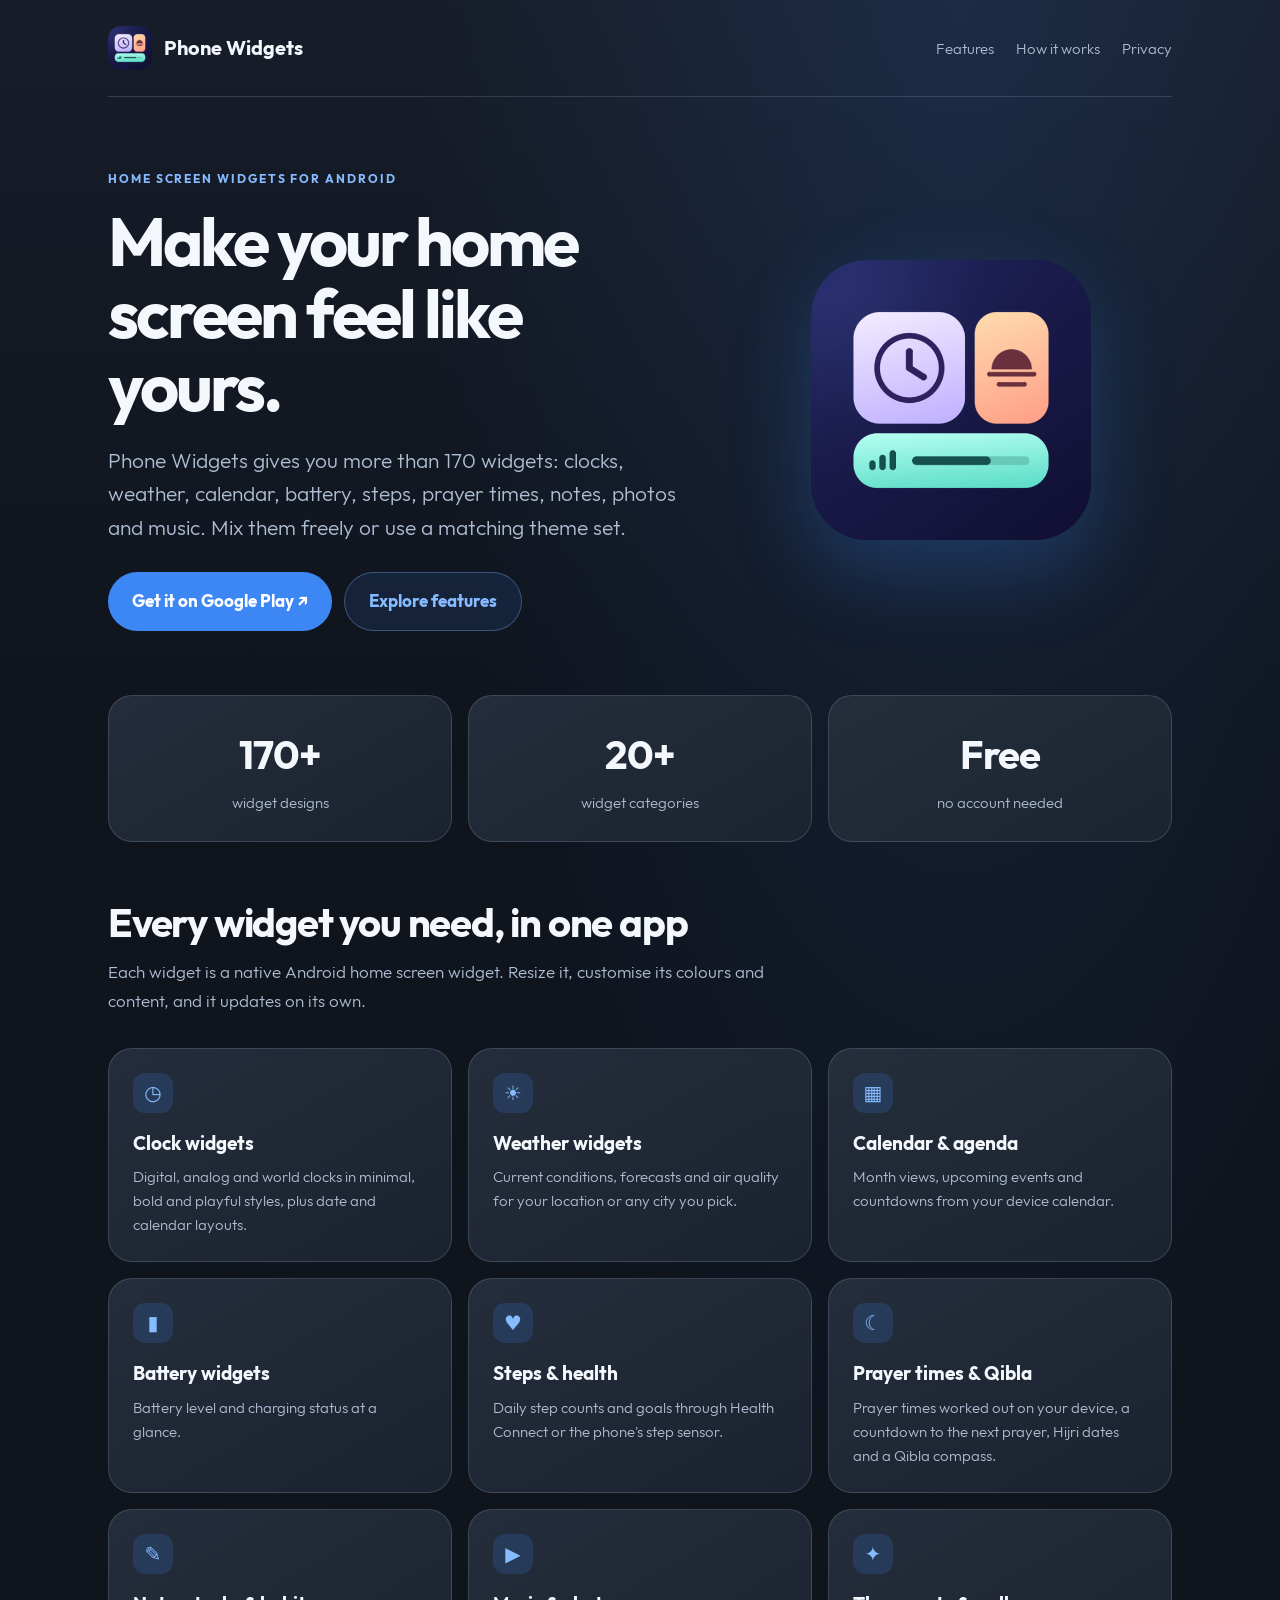
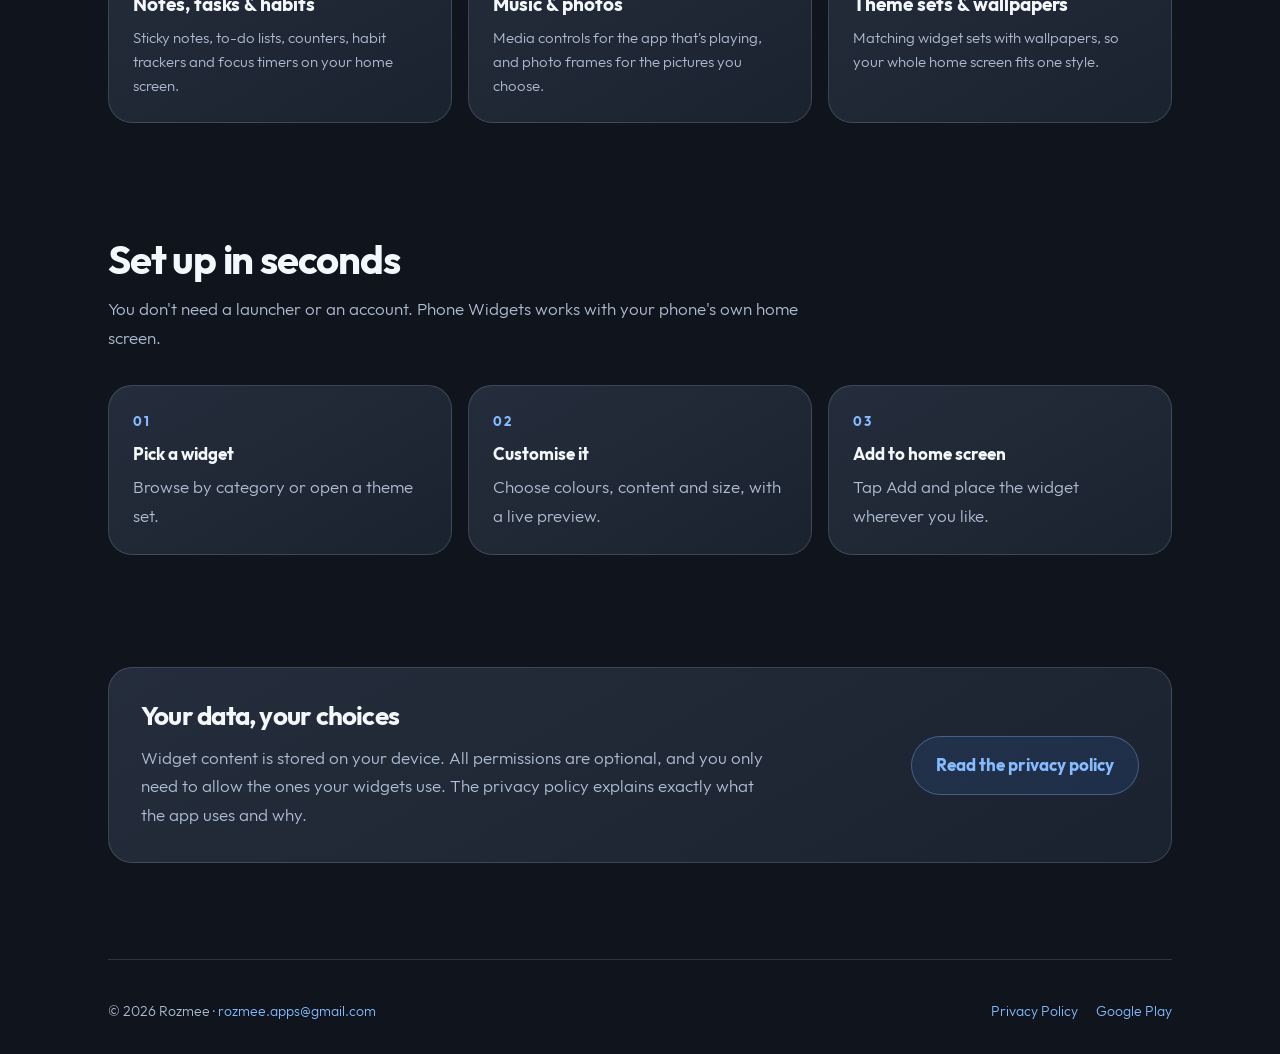
==== index.html @ 896ed506 "Add Phone Widgets website and privacy policy Co-Authored-By: Claude Opus 5.5 <noreply@anthropic.com>" ====
<!doctype html>
<html lang="en">
<head>
<meta charset="utf-8">
<meta name="viewport" content="width=device-width, initial-scale=1">
<meta name="theme-color" content="#0f141d">
<title>Phone Widgets – Home Screen Widgets for Android | Rozmee</title>
<meta name="description" content="Phone Widgets by Rozmee: 170+ beautiful home screen widgets for Android. Clocks, weather, calendar, battery, steps, prayer times, notes, photos, music controls and matching theme sets.">
<meta name="keywords" content="Android widgets, home screen widgets, clock widget, weather widget, calendar widget, battery widget, prayer times widget, step counter widget, aesthetic widgets, widget themes, Rozmee">
<link rel="canonical" href="https://rozmeeapps.github.io/rozmeeapps/">
<link rel="icon" href="assets/phone-widgets/app-icon.png">
<meta property="og:type" content="website">
<meta property="og:site_name" content="Rozmee Apps">
<meta property="og:title" content="Phone Widgets – Home Screen Widgets for Android">
<meta property="og:description" content="170+ home screen widgets for Android: clocks, weather, calendar, battery, steps, prayer times, notes, photos and theme sets.">
<meta property="og:url" content="https://rozmeeapps.github.io/rozmeeapps/">
<meta property="og:image" content="https://rozmeeapps.github.io/rozmeeapps/assets/phone-widgets/app-icon.png">
<meta name="twitter:card" content="summary">
<meta name="twitter:title" content="Phone Widgets – Home Screen Widgets for Android">
<meta name="twitter:description" content="170+ home screen widgets for Android by Rozmee.">
<meta name="twitter:image" content="https://rozmeeapps.github.io/rozmeeapps/assets/phone-widgets/app-icon.png">
<script type="application/ld+json">
{
  "@context": "https://schema.org",
  "@graph": [
    {
      "@type": "Organization",
      "@id": "https://rozmeeapps.github.io/rozmeeapps/#org",
      "name": "Rozmee",
      "url": "https://rozmeeapps.github.io/rozmeeapps/",
      "email": "rozmee.apps@gmail.com",
      "logo": "https://rozmeeapps.github.io/rozmeeapps/assets/phone-widgets/app-icon.png"
    },
    {
      "@type": "MobileApplication",
      "name": "Phone Widgets",
      "operatingSystem": "Android",
      "applicationCategory": "PersonalizationApplication",
      "description": "170+ home screen widgets for Android: clocks, weather, calendar, battery, steps, prayer times, notes, photos, music controls and matching theme sets.",
      "url": "https://rozmeeapps.github.io/rozmeeapps/",
      "installUrl": "https://play.google.com/store/apps/details?id=com.rozmee.widgets.for.android.liquidglass",
      "image": "https://rozmeeapps.github.io/rozmeeapps/assets/phone-widgets/app-icon.png",
      "offers": { "@type": "Offer", "price": "0", "priceCurrency": "USD" },
      "publisher": { "@id": "https://rozmeeapps.github.io/rozmeeapps/#org" }
    }
  ]
}
</script>
<style>
@font-face{font-family:Outfit;src:url('assets/phone-widgets/outfit-light.ttf') format('truetype');font-weight:300;font-display:swap}
@font-face{font-family:Outfit;src:url('assets/phone-widgets/outfit-bold.ttf') format('truetype');font-weight:700;font-display:swap}
:root{color-scheme:dark;--text:#f4f7fc;--muted:#afbed3;--blue:#86bbff;--line:rgba(212,227,250,.16)}
*{box-sizing:border-box}
html{scroll-behavior:smooth}
body{margin:0;background:radial-gradient(ellipse at 75% 0,rgba(61,135,245,.14),transparent 40%),linear-gradient(#171d29,#0f141d 700px);background-color:#0f141d;color:var(--text);font-family:Outfit,system-ui,sans-serif;font-weight:300;font-size:17px;line-height:1.7}
a{color:var(--blue);text-underline-offset:4px}a:hover{color:#c7e0ff}
a:focus-visible{outline:3px solid var(--blue);outline-offset:5px;border-radius:4px}
strong,h1,h2,h3{font-weight:700}
p{margin:0 0 16px}
.wrap{max-width:1120px;margin:auto;padding:0 28px}
.top{padding:26px 0;display:flex;align-items:center;justify-content:space-between;gap:20px;border-bottom:1px solid var(--line)}
.brand{display:flex;align-items:center;gap:12px;font-weight:700;font-size:20px;color:var(--text);text-decoration:none}
.brand img{width:44px;height:44px;border-radius:13px}
.top nav a{margin-left:22px;font-size:15px;text-decoration:none;color:var(--muted)}
.top nav a:hover{color:var(--blue)}
.hero{display:grid;grid-template-columns:minmax(0,1.3fr) minmax(0,1fr);gap:48px;align-items:center;padding:72px 0 56px}
.eyebrow{text-transform:uppercase;letter-spacing:.16em;color:var(--blue);font-size:12px;font-weight:700}
h1{font-size:clamp(40px,6.5vw,68px);line-height:1.06;letter-spacing:-.045em;margin:16px 0 22px}
.intro{font-size:21px;line-height:1.6;color:var(--muted);max-width:620px}
.cta{display:flex;flex-wrap:wrap;gap:12px;margin-top:28px}
.btn{display:inline-flex;align-items:center;gap:8px;padding:14px 24px;border-radius:100px;font-weight:700;text-decoration:none}
.btn.primary{background:#3d87f5;color:#fff}.btn.primary:hover{background:#5a9bff;color:#fff}
.btn.ghost{border:1px solid #86bbff55;background:#3d87f51f}
.showcase{display:grid;place-items:center}
.showcase img{width:min(280px,70vw);height:auto;border-radius:56px;box-shadow:0 30px 80px #3d87f540}
.glass{background:linear-gradient(150deg,rgba(38,47,61,.96),rgba(28,36,48,.96));border:1px solid var(--line);border-radius:24px}
h2{font-size:clamp(28px,4vw,40px);letter-spacing:-.03em;line-height:1.2;margin:0 0 12px}
.section{padding:56px 0}
.lead{color:var(--muted);max-width:720px;margin-bottom:32px}
.grid{display:grid;grid-template-columns:repeat(3,1fr);gap:16px}
.card{padding:24px}
.symbol{display:grid;place-items:center;width:40px;height:40px;background:#3d87f52b;border-radius:12px;color:var(--blue);font-size:20px;margin-bottom:14px}
h3{font-size:19px;margin:0 0 6px}
.card p{font-size:15px;color:var(--muted);line-height:1.6;margin:0}
.stats{display:grid;grid-template-columns:repeat(3,1fr);gap:16px;margin-top:8px}
.stat{padding:24px;text-align:center}
.stat b{display:block;font-size:40px;letter-spacing:-.03em;color:var(--text)}
.stat span{color:var(--muted);font-size:15px}
.steps{counter-reset:s;list-style:none;padding:0;margin:0;display:grid;grid-template-columns:repeat(3,1fr);gap:16px}
.steps li{counter-increment:s;padding:24px;color:var(--muted)}
.steps li::before{content:"0" counter(s);display:block;color:var(--blue);font-weight:700;letter-spacing:.12em;font-size:13px;margin-bottom:8px}
.steps strong{color:var(--text);display:block;margin-bottom:4px}
.privacy{padding:32px;display:flex;justify-content:space-between;align-items:center;gap:24px;flex-wrap:wrap}
.privacy p{color:var(--muted);margin:0;max-width:640px}
footer{padding:40px 0 30px;margin-top:40px;border-top:1px solid var(--line);color:var(--muted);font-size:14px;display:flex;justify-content:space-between;flex-wrap:wrap;gap:12px 24px}
footer a{text-decoration:none}
footer nav a{margin-left:18px}
@media(max-width:860px){.hero{grid-template-columns:1fr;padding:48px 0 32px;gap:32px}.showcase{order:-1}.showcase img{width:180px;border-radius:40px}.grid,.steps{grid-template-columns:1fr 1fr}}
@media(max-width:560px){.wrap{padding:0 16px}.top nav{display:none}.grid,.steps,.stats{grid-template-columns:1fr}.stat b{font-size:32px}.intro{font-size:19px}.btn{width:100%;justify-content:center}footer{flex-direction:column}footer nav a{margin:0 18px 0 0}}
@media(prefers-reduced-motion:reduce){html{scroll-behavior:auto}}
</style>
</head>
<body>
<div class="wrap">
<header class="top">
  <a class="brand" href="./"><img src="assets/phone-widgets/app-icon.png" alt="Phone Widgets app icon" width="44" height="44">Phone Widgets</a>
  <nav aria-label="Main"><a href="#features">Features</a><a href="#how">How it works</a><a href="phone-widgets-privacy-policy.html">Privacy</a></nav>
</header>
<main>
<section class="hero">
  <div>
    <div class="eyebrow">Home screen widgets for Android</div>
    <h1>Make your home screen feel like yours.</h1>
    <p class="intro">Phone Widgets gives you more than 170 widgets: clocks, weather, calendar, battery, steps, prayer times, notes, photos and music. Mix them freely or use a matching theme set.</p>
    <div class="cta">
      <a class="btn primary" href="https://play.google.com/store/apps/details?id=com.rozmee.widgets.for.android.liquidglass" rel="noopener">Get it on Google Play ↗</a>
      <a class="btn ghost" href="#features">Explore features</a>
    </div>
  </div>
  <div class="showcase"><img src="assets/phone-widgets/app-icon.png" alt="Phone Widgets" width="280" height="280"></div>
</section>

<div class="stats">
  <div class="glass stat"><b>170+</b><span>widget designs</span></div>
  <div class="glass stat"><b>20+</b><span>widget categories</span></div>
  <div class="glass stat"><b>Free</b><span>no account needed</span></div>
</div>

<section class="section" id="features">
  <h2>Every widget you need, in one app</h2>
  <p class="lead">Each widget is a native Android home screen widget. Resize it, customise its colours and content, and it updates on its own.</p>
  <div class="grid">
    <article class="glass card"><span class="symbol" aria-hidden="true">◷</span><h3>Clock widgets</h3><p>Digital, analog and world clocks in minimal, bold and playful styles, plus date and calendar layouts.</p></article>
    <article class="glass card"><span class="symbol" aria-hidden="true">☀</span><h3>Weather widgets</h3><p>Current conditions, forecasts and air quality for your location or any city you pick.</p></article>
    <article class="glass card"><span class="symbol" aria-hidden="true">▦</span><h3>Calendar &amp; agenda</h3><p>Month views, upcoming events and countdowns from your device calendar.</p></article>
    <article class="glass card"><span class="symbol" aria-hidden="true">▮</span><h3>Battery widgets</h3><p>Battery level and charging status at a glance.</p></article>
    <article class="glass card"><span class="symbol" aria-hidden="true">♥</span><h3>Steps &amp; health</h3><p>Daily step counts and goals through Health Connect or the phone's step sensor.</p></article>
    <article class="glass card"><span class="symbol" aria-hidden="true">☾</span><h3>Prayer times &amp; Qibla</h3><p>Prayer times worked out on your device, a countdown to the next prayer, Hijri dates and a Qibla compass.</p></article>
    <article class="glass card"><span class="symbol" aria-hidden="true">✎</span><h3>Notes, tasks &amp; habits</h3><p>Sticky notes, to-do lists, counters, habit trackers and focus timers on your home screen.</p></article>
    <article class="glass card"><span class="symbol" aria-hidden="true">▶</span><h3>Music &amp; photos</h3><p>Media controls for the app that's playing, and photo frames for the pictures you choose.</p></article>
    <article class="glass card"><span class="symbol" aria-hidden="true">✦</span><h3>Theme sets &amp; wallpapers</h3><p>Matching widget sets with wallpapers, so your whole home screen fits one style.</p></article>
  </div>
</section>

<section class="section" id="how">
  <h2>Set up in seconds</h2>
  <p class="lead">You don't need a launcher or an account. Phone Widgets works with your phone's own home screen.</p>
  <ol class="steps">
    <li class="glass"><strong>Pick a widget</strong>Browse by category or open a theme set.</li>
    <li class="glass"><strong>Customise it</strong>Choose colours, content and size, with a live preview.</li>
    <li class="glass"><strong>Add to home screen</strong>Tap Add and place the widget wherever you like.</li>
  </ol>
</section>

<section class="section">
  <div class="glass privacy">
    <div><h2 style="font-size:26px">Your data, your choices</h2><p>Widget content is stored on your device. All permissions are optional, and you only need to allow the ones your widgets use. The privacy policy explains exactly what the app uses and why.</p></div>
    <a class="btn ghost" href="phone-widgets-privacy-policy.html">Read the privacy policy</a>
  </div>
</section>
</main>
<footer>
  <span>© 2026 Rozmee · <a href="mailto:rozmee.apps@gmail.com">rozmee.apps@gmail.com</a></span>
  <nav aria-label="Footer"><a href="phone-widgets-privacy-policy.html">Privacy Policy</a><a href="https://play.google.com/store/apps/details?id=com.rozmee.widgets.for.android.liquidglass" rel="noopener">Google Play</a></nav>
</footer>
</div>
</body>
</html>
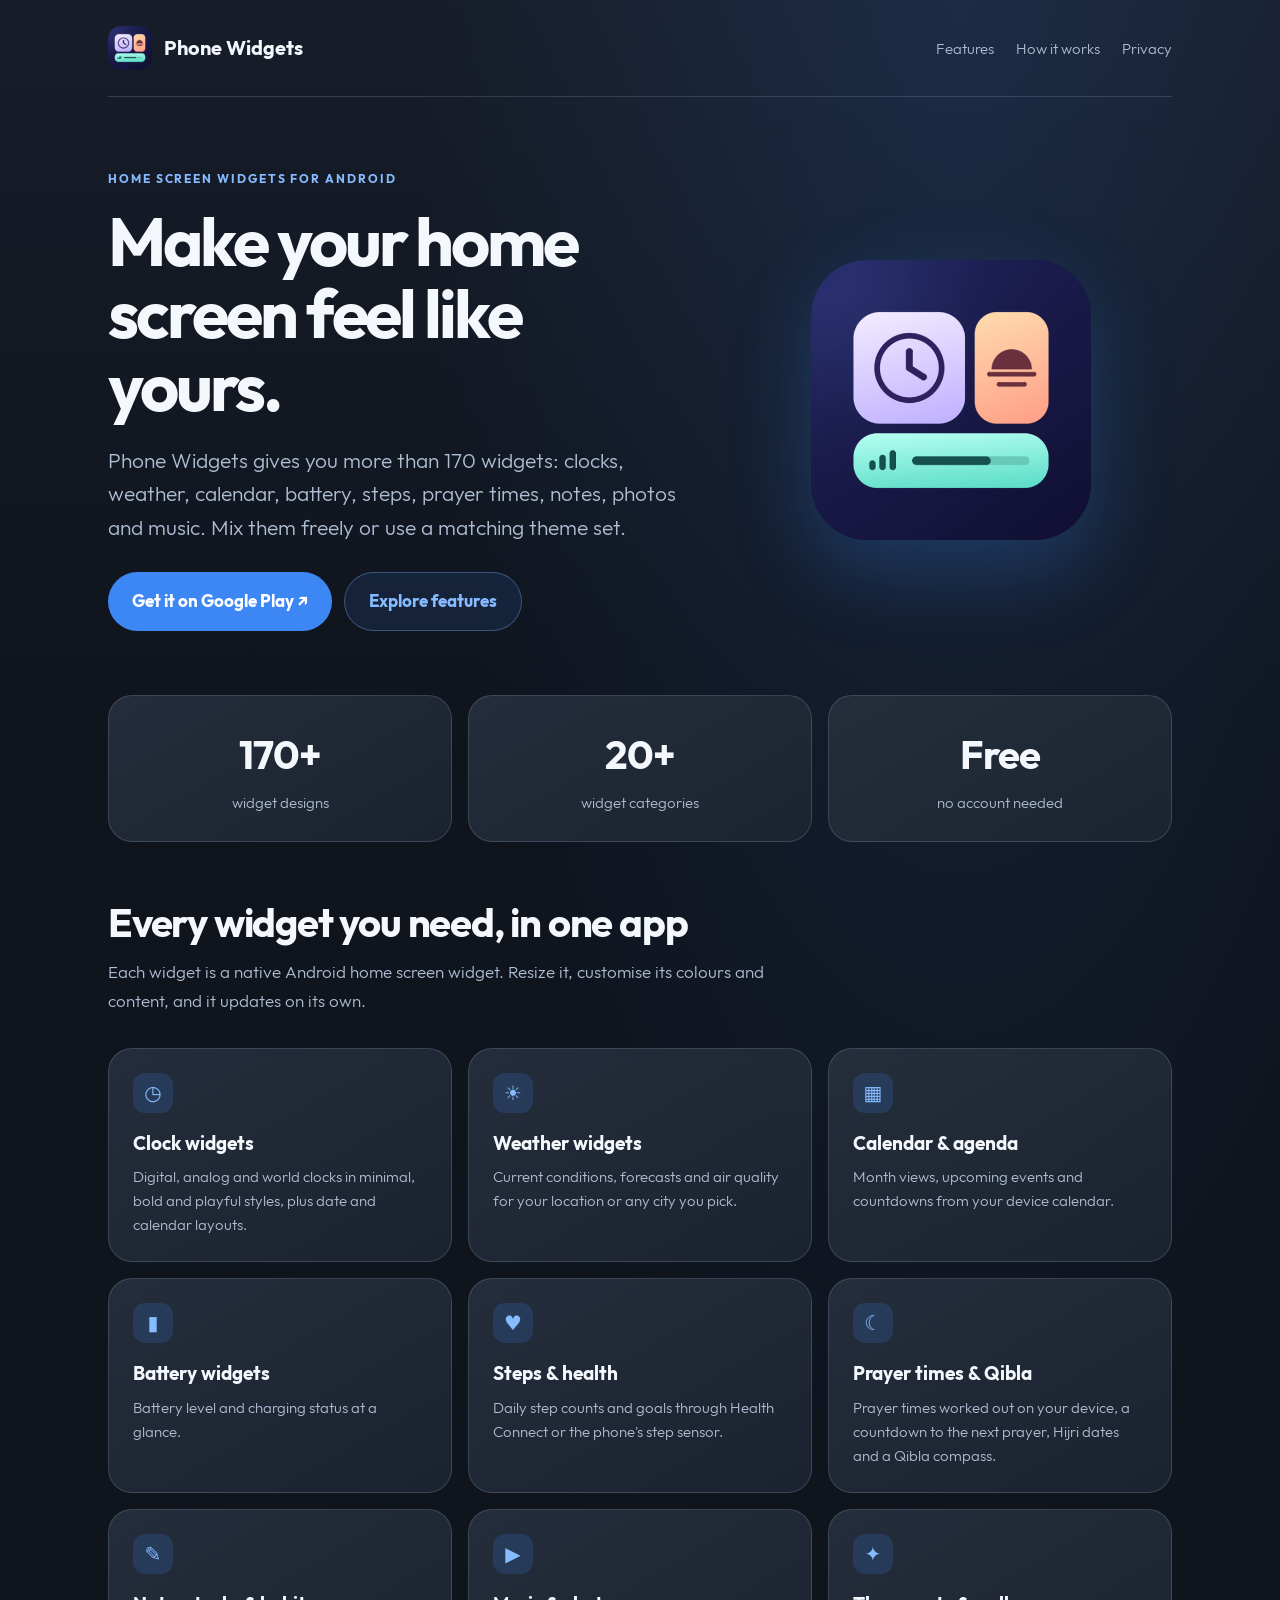
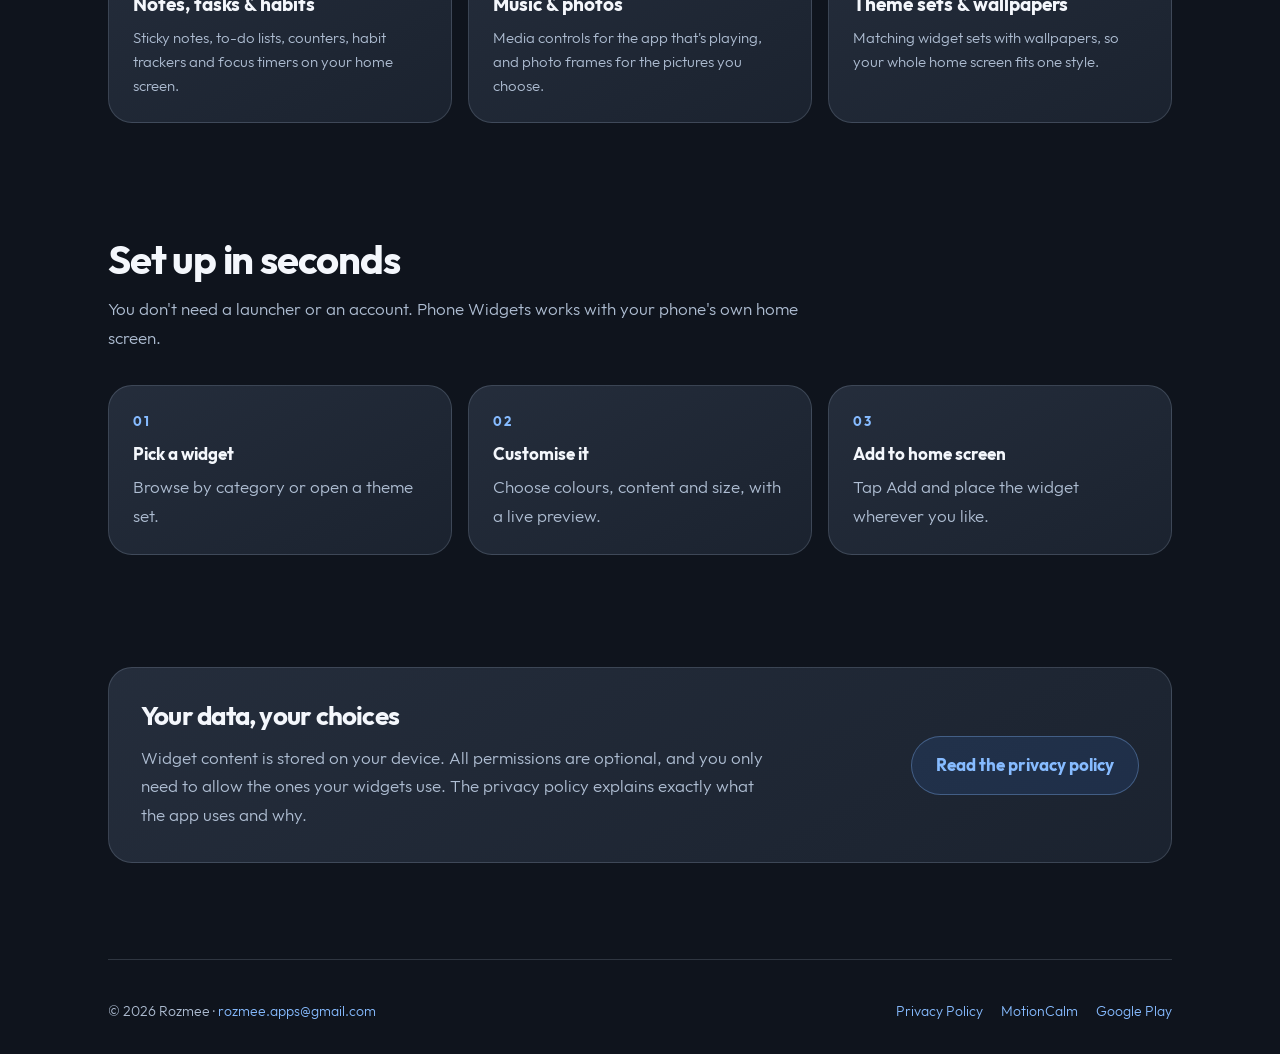
==== commit c7559f73: "Add MotionCalm website, privacy policy and terms - motioncalm.html: app landing page with support co" ====
--- a/index.html
+++ b/index.html
@@ -161,7 +161,7 @@
 </main>
 <footer>
   <span>© 2026 Rozmee · <a href="mailto:rozmee.apps@gmail.com">rozmee.apps@gmail.com</a></span>
-  <nav aria-label="Footer"><a href="phone-widgets-privacy-policy.html">Privacy Policy</a><a href="https://play.google.com/store/apps/details?id=com.rozmee.widgets.for.android.liquidglass" rel="noopener">Google Play</a></nav>
+  <nav aria-label="Footer"><a href="phone-widgets-privacy-policy.html">Privacy Policy</a><a href="motioncalm.html">MotionCalm</a><a href="https://play.google.com/store/apps/details?id=com.rozmee.widgets.for.android.liquidglass" rel="noopener">Google Play</a></nav>
 </footer>
 </div>
 </body>
